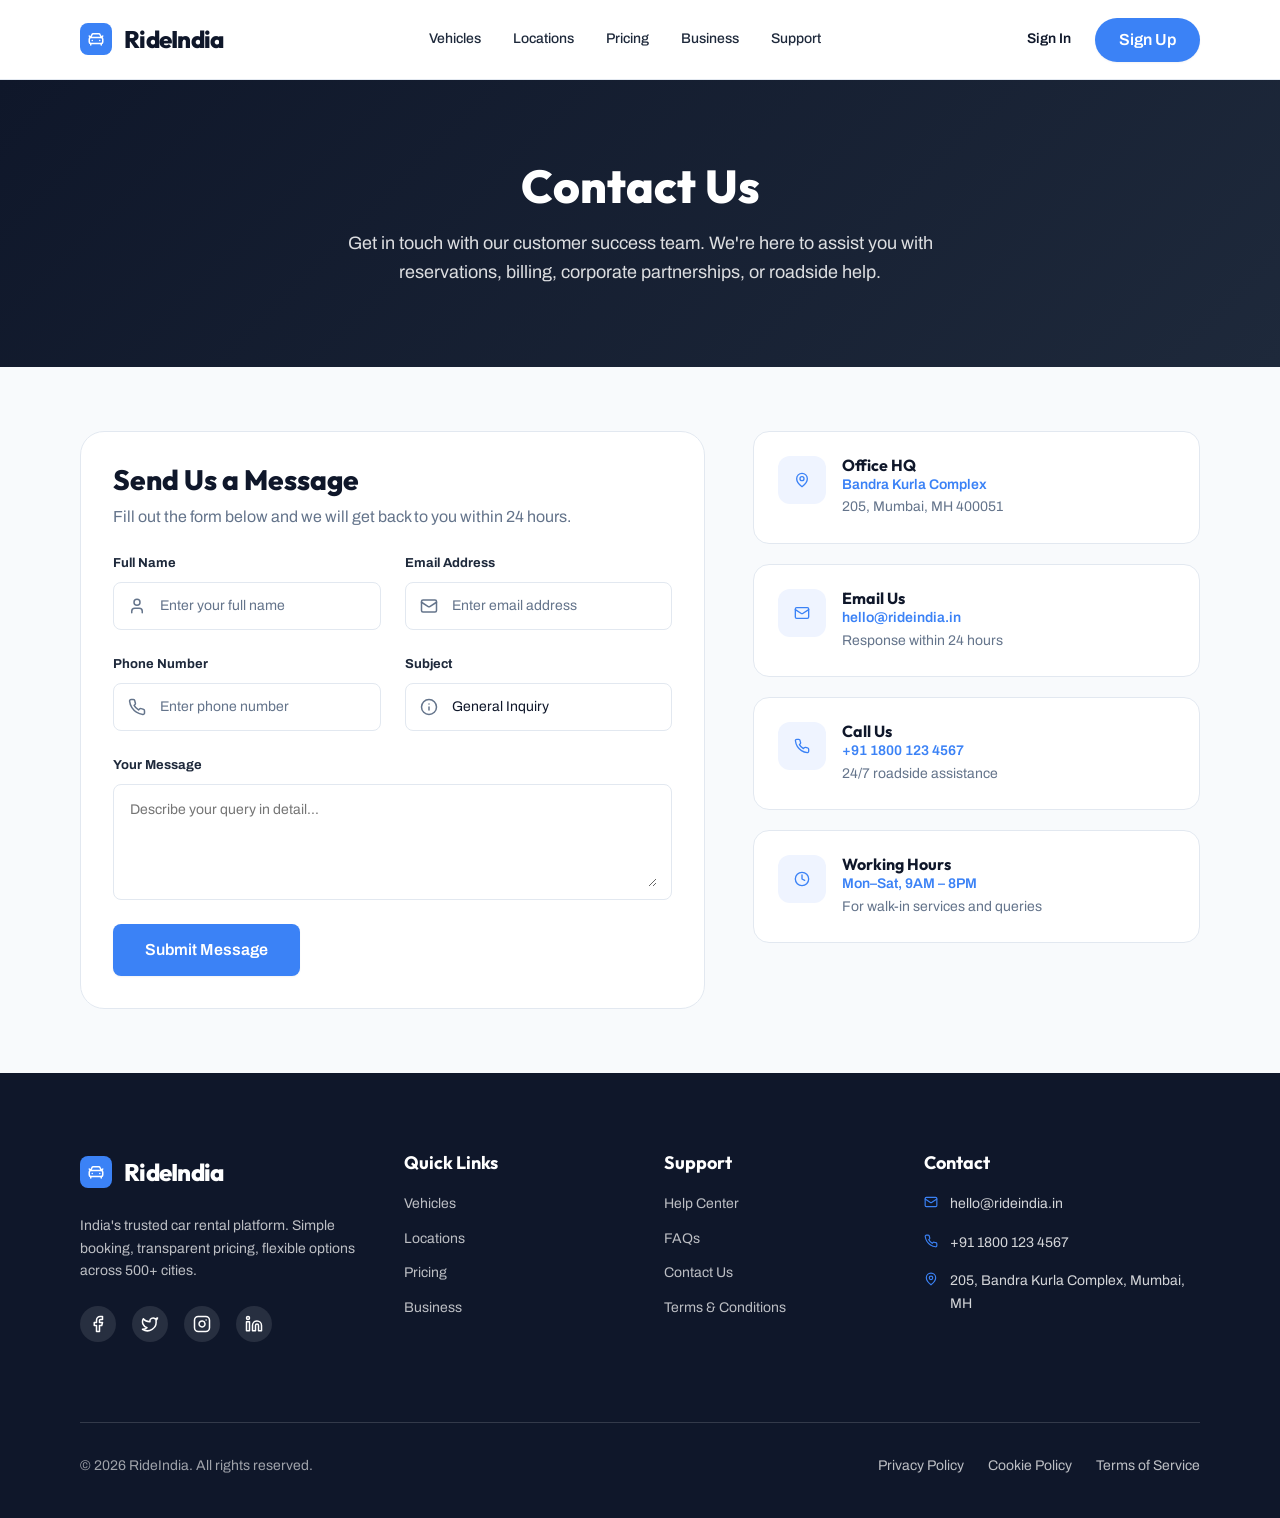
==== contact-us.html @ 7e5776d3 "develop new test file commit" ====
<!DOCTYPE html>
<html lang="en">
<head>
  <meta charset="UTF-8">
  <meta name="viewport" content="width=device-width, initial-scale=1.0">
  <title>Contact Us — RideIndia</title>
  <link rel="preconnect" href="https://fonts.googleapis.com">
  <link rel="preconnect" href="https://fonts.gstatic.com" crossorigin>
  <link href="https://fonts.googleapis.com/css2?family=Archivo:wght@400;500;600;700;800&family=Outfit:wght@500;600;700;800&display=swap" rel="stylesheet">
  <link rel="stylesheet" href="css/variables.css">
  <link rel="stylesheet" href="css/base.css">
  <link rel="stylesheet" href="css/components.css">
  <link rel="stylesheet" href="css/pages.css">
</head>
<body style="background: var(--color-surface);">
  <header id="site-header" data-active="contact-us.html"></header>

  <main class="page">
    <section class="page-hero">
      <div class="container">
        <h1>Contact Us</h1>
        <p>Get in touch with our customer success team. We're here to assist you with reservations, billing, corporate partnerships, or roadside help.</p>
      </div>
    </section>

    <div class="container" style="padding-block: var(--space-16);">
      <div class="contact-layout">
        <div class="panel">
          <h2 style="font-family: var(--font-head); font-weight: 800; font-size: 1.75rem;">Send Us a Message</h2>
          <p style="color: var(--color-muted); margin: var(--space-2) 0 var(--space-6);">Fill out the form below and we will get back to you within 24 hours.</p>
          <form id="contact-form" novalidate>
            <div class="form-grid">
              <div class="field" data-field>
                <label class="field__label" for="ct-name">Full Name</label>
                <div class="field__control"><i data-icon="user"></i><input id="ct-name" type="text" placeholder="Enter your full name"></div>
                <span class="field__error"><i data-icon="info"></i><span data-error-text></span></span>
              </div>
              <div class="field" data-field>
                <label class="field__label" for="ct-email">Email Address</label>
                <div class="field__control"><i data-icon="mail"></i><input id="ct-email" type="email" placeholder="Enter email address"></div>
                <span class="field__error"><i data-icon="info"></i><span data-error-text></span></span>
              </div>
              <div class="field" data-field>
                <label class="field__label" for="ct-phone">Phone Number</label>
                <div class="field__control"><i data-icon="phone"></i><input id="ct-phone" type="tel" placeholder="Enter phone number"></div>
                <span class="field__error"><i data-icon="info"></i><span data-error-text></span></span>
              </div>
              <div class="field" data-field>
                <label class="field__label" for="ct-subject">Subject</label>
                <div class="field__control"><i data-icon="info"></i><input id="ct-subject" type="text" value="General Inquiry"></div>
                <span class="field__error"><i data-icon="info"></i><span data-error-text></span></span>
              </div>
              <div class="field field--full" data-field>
                <label class="field__label" for="ct-message">Your Message</label>
                <div class="field__control field__control--textarea"><textarea id="ct-message" placeholder="Describe your query in detail..."></textarea></div>
                <span class="field__error"><i data-icon="info"></i><span data-error-text></span></span>
              </div>
            </div>
            <button class="btn btn--primary btn--lg" type="submit" style="margin-top: var(--space-6);">Submit Message</button>
            <p class="form-note form-note--success" id="ct-success" style="display:none; margin-top: var(--space-4);"></p>
          </form>
        </div>

        <aside class="contact-info">
          <div class="contact-info__item">
            <span class="contact-info__icon"><i data-icon="map-pin"></i></span>
            <div><h3>Office HQ</h3><p style="color:var(--color-primary);font-weight:600;">Bandra Kurla Complex</p><p>205, Mumbai, MH 400051</p></div>
          </div>
          <div class="contact-info__item">
            <span class="contact-info__icon"><i data-icon="mail"></i></span>
            <div><h3>Email Us</h3><p style="color:var(--color-primary);font-weight:600;">hello@rideindia.in</p><p>Response within 24 hours</p></div>
          </div>
          <div class="contact-info__item">
            <span class="contact-info__icon"><i data-icon="phone"></i></span>
            <div><h3>Call Us</h3><p style="color:var(--color-primary);font-weight:600;">+91 1800 123 4567</p><p>24/7 roadside assistance</p></div>
          </div>
          <div class="contact-info__item">
            <span class="contact-info__icon"><i data-icon="clock"></i></span>
            <div><h3>Working Hours</h3><p style="color:var(--color-primary);font-weight:600;">Mon–Sat, 9AM – 8PM</p><p>For walk-in services and queries</p></div>
          </div>
        </aside>
      </div>
    </div>
  </main>

  <footer id="site-footer"></footer>

  <script src="js/icons.js"></script>
  <script src="js/auth.js"></script>
  <script src="js/components.js"></script>
  <script src="js/validation.js"></script>
  <script src="js/modal.js"></script>
  <script src="js/data.js"></script>
  <script src="js/contact.js"></script>
  <script src="js/main.js"></script>
</body>
</html>
---- css/variables.css ----
/* ==========================================================================
   RideIndia — Design Tokens
   Extracted directly from the Figma file (Car Rental 2.fig)
   ========================================================================== */

:root {
  /* ---- Brand / Palette ---------------------------------------------- */
  --color-primary: #3b82f6;
  --color-primary-dark: #1d4ed8;
  --color-primary-soft: #eff4ff;

  --color-ink: #0f172a;        /* headings / near-black navy */
  --color-slate: #1e293b;      /* nav text */
  --color-muted: #64748b;      /* body muted */
  --color-muted-2: #94a3b8;    /* captions */
  --color-muted-3: #666666;

  --color-border: #e2e8f0;
  --color-surface: #f8fafc;    /* section alt bg */
  --color-surface-2: #f1f5f9;
  --color-white: #ffffff;

  --color-star: #fbbf24;
  --color-success: #22c55e;
  --color-danger: #ef4444;
  --color-danger-soft: #fef2f2;

  --overlay: rgba(7, 12, 24, 0.55);

  /* ---- Typography --------------------------------------------------- */
  --font-head: "Outfit", system-ui, -apple-system, sans-serif;
  --font-body: "Archivo", system-ui, -apple-system, sans-serif;

  /* fluid heading sizes: clamp(min, preferred, figma-max) */
  --fs-hero: clamp(2.5rem, 5.2vw, 4.5rem);   /* 72px */
  --fs-h1: clamp(2rem, 3.6vw, 3rem);         /* 48px */
  --fs-h2: clamp(1.75rem, 3vw, 2.5rem);      /* 40px */
  --fs-h3: clamp(1.25rem, 1.8vw, 1.5rem);    /* 24px */
  --fs-h4: 1.25rem;                          /* 20px */
  --fs-lg: 1.125rem;                         /* 18px */
  --fs-md: 1rem;                             /* 16px */
  --fs-sm: 0.875rem;                         /* 14px */
  --fs-xs: 0.8125rem;                        /* 13px */
  --fs-2xs: 0.75rem;                         /* 12px */

  /* ---- Spacing scale ------------------------------------------------ */
  --space-1: 0.25rem;
  --space-2: 0.5rem;
  --space-3: 0.75rem;
  --space-4: 1rem;
  --space-5: 1.25rem;
  --space-6: 1.5rem;
  --space-8: 2rem;
  --space-10: 2.5rem;
  --space-12: 3rem;
  --space-16: 4rem;
  --space-20: 5rem;
  --space-25: 6.25rem;   /* 100px section padding */

  /* ---- Layout ------------------------------------------------------- */
  --container: 1280px;
  --gutter: 5rem;        /* 80px desktop side padding */
  --nav-h: 80px;

  /* ---- Radius ------------------------------------------------------- */
  --radius-sm: 8px;
  --radius-md: 12px;
  --radius-lg: 16px;
  --radius-xl: 24px;
  --radius-pill: 100px;

  /* ---- Shadow ------------------------------------------------------- */
  --shadow-sm: 0 1px 2px rgba(15, 23, 42, 0.05);
  --shadow-card: 0 12px 24px rgba(0, 0, 0, 0.05);
  --shadow-pop: 0 24px 48px rgba(0, 0, 0, 0.15);
  --shadow-modal: 0 24px 48px rgba(0, 0, 0, 0.25);
  --shadow-hover: 0 16px 40px rgba(15, 23, 42, 0.12);

  /* ---- Motion ------------------------------------------------------- */
  --ease: cubic-bezier(0.4, 0, 0.2, 1);
  --dur-fast: 0.15s;
  --dur: 0.25s;
  --dur-slow: 0.5s;
}

@media (max-width: 1024px) {
  :root { --gutter: 2.5rem; --space-25: 4.5rem; }
}
@media (max-width: 640px) {
  :root { --gutter: 1.25rem; --space-25: 3.5rem; --nav-h: 64px; }
}
---- css/base.css ----
/* ==========================================================================
   Base / Reset
   ========================================================================== */

*,
*::before,
*::after { box-sizing: border-box; }

* { margin: 0; }

html { scroll-behavior: smooth; -webkit-text-size-adjust: 100%; }

body {
  font-family: var(--font-body);
  font-size: var(--fs-md);
  line-height: 1.6;
  color: var(--color-ink);
  background: var(--color-white);
  -webkit-font-smoothing: antialiased;
  text-rendering: optimizeLegibility;
  min-height: 100vh;
}

img,
picture,
svg { display: block; max-width: 100%; }

h1, h2, h3, h4, h5 {
  font-family: var(--font-head);
  line-height: 1.15;
  color: var(--color-ink);
  font-weight: 700;
}

a { color: inherit; text-decoration: none; }

button,
input,
select,
textarea { font: inherit; color: inherit; }

button { cursor: pointer; border: none; background: none; }

ul { list-style: none; padding: 0; }

:focus-visible {
  outline: 3px solid rgba(59, 130, 246, 0.45);
  outline-offset: 2px;
  border-radius: 4px;
}

/* ---- Layout helpers ------------------------------------------------- */
.container {
  width: 100%;
  max-width: calc(var(--container) + var(--gutter) * 2);
  margin-inline: auto;
  padding-inline: var(--gutter);
}

.section { padding-block: var(--space-25); }
.section--alt { background: var(--color-surface); }

.section-heading { text-align: center; max-width: 720px; margin-inline: auto; }
.section-heading h2 { font-size: var(--fs-h2); margin-bottom: var(--space-4); }
.section-heading p { color: var(--color-muted); font-size: var(--fs-lg); }

.sr-only {
  position: absolute; width: 1px; height: 1px;
  padding: 0; margin: -1px; overflow: hidden;
  clip: rect(0, 0, 0, 0); white-space: nowrap; border: 0;
}

/* Icon sizing (inline SVG helper) */
.icon { width: 1em; height: 1em; stroke-width: 2; flex-shrink: 0; }
.icon--fill { fill: currentColor; stroke: none; }

/* ---- Page transition (pure CSS) ------------------------------------- */
.page {
  animation: page-in var(--dur-slow) var(--ease) both;
}
@keyframes page-in {
  from { opacity: 0; transform: translateY(12px); }
  to   { opacity: 1; transform: translateY(0); }
}

/* ---- Scroll reveal (JS toggles .is-visible) ------------------------- */
.reveal {
  opacity: 0;
  transform: translateY(24px);
  transition: opacity 0.6s var(--ease), transform 0.6s var(--ease);
  will-change: opacity, transform;
}
.reveal.is-visible { opacity: 1; transform: none; }
.reveal--delay-1 { transition-delay: 0.08s; }
.reveal--delay-2 { transition-delay: 0.16s; }
.reveal--delay-3 { transition-delay: 0.24s; }

@media (prefers-reduced-motion: reduce) {
  *, *::before, *::after {
    animation-duration: 0.001ms !important;
    transition-duration: 0.001ms !important;
    scroll-behavior: auto !important;
  }
  .reveal { opacity: 1; transform: none; }
}
---- css/components.css ----
/* ==========================================================================
   Shared Components — navbar, footer, buttons, forms, modal
   BEM-ish naming.
   ========================================================================== */

/* ---- Buttons -------------------------------------------------------- */
.btn {
  display: inline-flex;
  align-items: center;
  justify-content: center;
  gap: var(--space-2);
  font-family: var(--font-body);
  font-weight: 600;
  font-size: var(--fs-md);
  line-height: 1;
  padding: 0.875rem 1.5rem;
  border-radius: var(--radius-sm);
  transition: transform var(--dur-fast) var(--ease),
              background var(--dur) var(--ease),
              box-shadow var(--dur) var(--ease),
              color var(--dur) var(--ease);
  white-space: nowrap;
}
.btn:hover { transform: translateY(-2px); }
.btn:active { transform: translateY(0); }
.btn .icon { font-size: 1.1em; }

.btn--primary { background: var(--color-primary); color: #fff; box-shadow: var(--shadow-sm); }
.btn--primary:hover { background: var(--color-primary-dark); box-shadow: var(--shadow-hover); }

.btn--pill { border-radius: var(--radius-pill); }

.btn--ghost { background: var(--color-white); color: var(--color-ink); border: 1px solid var(--color-border); }
.btn--ghost:hover { border-color: var(--color-primary); color: var(--color-primary); }

.btn--light { background: #fff; color: var(--color-primary); }
.btn--light:hover { background: var(--color-surface); }

.btn--outline-light { background: transparent; color: #fff; border: 1px solid rgba(255,255,255,0.7); }
.btn--outline-light:hover { background: rgba(255,255,255,0.12); }

.btn--block { width: 100%; }
.btn--lg { padding: 1.125rem 2rem; font-size: var(--fs-md); }

.btn:disabled, .btn.is-loading { opacity: 0.75; cursor: not-allowed; transform: none; }
.btn.is-loading { position: relative; color: transparent !important; }
.btn.is-loading::after {
  content: ""; position: absolute;
  width: 18px; height: 18px; border-radius: 50%;
  border: 2px solid rgba(255,255,255,0.5); border-top-color: #fff;
  animation: spin 0.6s linear infinite;
}
.btn--light.is-loading::after,
.btn--ghost.is-loading::after { border-color: rgba(59,130,246,0.4); border-top-color: var(--color-primary); }
@keyframes spin { to { transform: rotate(360deg); } }

/* Star rating (shared across pages) */
.stars { display: inline-flex; gap: var(--space-1); color: var(--color-star); }
.stars .icon { font-size: 16px; fill: currentColor; stroke: none; }

.link-arrow {
  display: inline-flex; align-items: center; gap: var(--space-2);
  color: var(--color-primary); font-weight: 600; font-size: var(--fs-sm);
}
.link-arrow .icon { transition: transform var(--dur) var(--ease); }
.link-arrow:hover .icon { transform: translateX(4px); }

/* ==========================================================================
   Navbar
   ========================================================================== */
.navbar {
  position: sticky; top: 0; z-index: 50;
  height: var(--nav-h);
  background: rgba(255,255,255,0.9);
  backdrop-filter: saturate(180%) blur(12px);
  border-bottom: 1px solid var(--color-border);
}
.navbar__inner {
  height: 100%;
  display: flex; align-items: center; justify-content: space-between;
  gap: var(--space-6);
}
.brand { display: inline-flex; align-items: center; gap: var(--space-3); }
.brand__mark {
  width: 32px; height: 32px; border-radius: var(--radius-sm);
  background: var(--color-primary); color: #fff;
  display: grid; place-items: center;
}
.brand__mark .icon { font-size: 18px; }
.brand__name { font-family: var(--font-head); font-weight: 800; font-size: 1.5rem; letter-spacing: -0.03em; color: var(--color-ink); }

.navbar__links { display: flex; align-items: center; gap: var(--space-8); }
.navbar__link {
  font-family: var(--font-body); font-weight: 500; font-size: var(--fs-sm);
  color: var(--color-slate); position: relative; padding-block: 6px;
  transition: color var(--dur) var(--ease);
}
.navbar__link::after {
  content: ""; position: absolute; left: 0; bottom: 0;
  width: 100%; height: 2px; background: var(--color-primary);
  transform: scaleX(0); transform-origin: left; transition: transform var(--dur) var(--ease);
}
.navbar__link:hover { color: var(--color-primary); }
.navbar__link:hover::after,
.navbar__link.is-active::after { transform: scaleX(1); }
.navbar__link.is-active { color: var(--color-primary); }

.navbar__actions { display: flex; align-items: center; gap: var(--space-6); }
.navbar__signin { font-family: var(--font-body); font-weight: 600; font-size: var(--fs-sm); color: var(--color-ink); }
.navbar__signin:hover { color: var(--color-primary); }

/* user chip (logged in) */
.user-chip { display: inline-flex; align-items: center; gap: var(--space-3); position: relative; }
.user-chip__avatar {
  width: 36px; height: 36px; border-radius: 50%;
  background: var(--color-primary-soft); color: var(--color-primary);
  display: grid; place-items: center; font-weight: 700; overflow: hidden;
}
.user-chip__avatar img { width: 100%; height: 100%; object-fit: cover; }
.user-chip__name { font-weight: 600; font-size: var(--fs-sm); }
.user-chip__caret { color: var(--color-muted); transition: transform var(--dur) var(--ease); }
.user-chip[aria-expanded="true"] .user-chip__caret { transform: rotate(180deg); }

.user-menu {
  position: absolute; top: calc(100% + 12px); right: 0;
  min-width: 200px; background: #fff; border: 1px solid var(--color-border);
  border-radius: var(--radius-md); box-shadow: var(--shadow-pop);
  padding: var(--space-2); opacity: 0; visibility: hidden; transform: translateY(-8px);
  transition: opacity var(--dur) var(--ease), transform var(--dur) var(--ease), visibility var(--dur);
}
.user-chip[aria-expanded="true"] .user-menu { opacity: 1; visibility: visible; transform: none; }
.user-menu__item {
  display: flex; align-items: center; gap: var(--space-3);
  width: 100%; padding: 0.625rem 0.75rem; border-radius: var(--radius-sm);
  font-size: var(--fs-sm); color: var(--color-slate); text-align: left;
}
.user-menu__item:hover { background: var(--color-surface); color: var(--color-primary); }
.user-menu__item .icon { color: var(--color-muted); }

/* Hamburger + mobile drawer */
.navbar__toggle { display: none; width: 40px; height: 40px; border-radius: var(--radius-sm); color: var(--color-ink); }
.navbar__toggle .icon { font-size: 24px; margin-inline: auto; }

@media (max-width: 900px) {
  .navbar__links, .navbar__signin { display: none; }
  .navbar__toggle { display: grid; place-items: center; }
  .navbar__links.is-open {
    display: flex; flex-direction: column; align-items: flex-start; gap: var(--space-2);
    position: absolute; top: var(--nav-h); left: 0; right: 0;
    background: #fff; border-bottom: 1px solid var(--color-border);
    padding: var(--space-4) var(--gutter);
    animation: page-in var(--dur) var(--ease) both;
  }
  .navbar__link { font-size: var(--fs-md); width: 100%; }
}

/* ==========================================================================
   Footer
   ========================================================================== */
.footer { background: var(--color-ink); color: #fff; }
.footer__inner { padding-block: var(--space-20) var(--space-10); display: flex; flex-direction: column; gap: var(--space-20); }
.footer__grid {
  display: grid; gap: var(--space-12);
  grid-template-columns: 1.3fr 1fr 1fr 1.3fr;
}
.footer__brandcol { display: flex; flex-direction: column; gap: var(--space-6); max-width: 340px; }
.footer .brand__name { color: #fff; }
.footer .brand__mark .icon { color: #fff; }
.footer__about { color: rgba(255,255,255,0.72); font-size: var(--fs-sm); line-height: 1.6; }
.footer__socials { display: flex; gap: var(--space-4); }
.footer__social {
  width: 36px; height: 36px; border-radius: 50%;
  background: rgba(255,255,255,0.1); color: #fff; display: grid; place-items: center;
  transition: background var(--dur) var(--ease), transform var(--dur) var(--ease);
}
.footer__social .icon { font-size: 18px; }
.footer__social:hover { background: var(--color-primary); transform: translateY(-3px); }
.footer__col h4 { color: #fff; font-size: var(--fs-lg); margin-bottom: var(--space-5); }
.footer__links { display: flex; flex-direction: column; gap: var(--space-3); }
.footer__link { color: rgba(255,255,255,0.72); font-size: var(--fs-sm); transition: color var(--dur) var(--ease); width: fit-content; }
.footer__link:hover { color: #fff; }
.footer__contact { display: flex; flex-direction: column; gap: var(--space-4); }
.footer__contact-item { display: flex; align-items: flex-start; gap: var(--space-3); color: rgba(255,255,255,0.82); font-size: var(--fs-sm); }
.footer__contact-item .icon { color: var(--color-primary); margin-top: 2px; }
.footer__bottom { display: flex; flex-direction: column; gap: var(--space-8); }
.footer__rule { height: 1px; background: rgba(255,255,255,0.15); border: 0; }
.footer__legal { display: flex; align-items: center; justify-content: space-between; flex-wrap: wrap; gap: var(--space-4); }
.footer__copy { color: rgba(255,255,255,0.6); font-size: var(--fs-sm); }
.footer__legal-links { display: flex; gap: var(--space-6); }

@media (max-width: 900px) {
  .footer__grid { grid-template-columns: 1fr 1fr; }
  .footer__brandcol { grid-column: 1 / -1; max-width: none; }
}
@media (max-width: 560px) {
  .footer__grid { grid-template-columns: 1fr; }
  .footer__legal { justify-content: center; text-align: center; }
}

/* ==========================================================================
   Forms
   ========================================================================== */
.field { display: flex; flex-direction: column; gap: var(--space-2); }
.field__label { font-family: var(--font-body); font-weight: 700; font-size: var(--fs-xs); color: var(--color-slate); }
.field__control {
  display: flex; align-items: center; gap: var(--space-3);
  height: 48px; padding-inline: 14px;
  background: #fff; border: 1px solid var(--color-border);
  border-radius: var(--radius-sm);
  transition: border-color var(--dur) var(--ease), box-shadow var(--dur) var(--ease);
}
.field__control .icon { color: var(--color-muted); font-size: 18px; }
.field__control:focus-within { border-color: var(--color-primary); box-shadow: 0 0 0 3px rgba(59,130,246,0.15); }
.field__control input {
  flex: 1; min-width: 0; border: none; background: none; outline: none;
  font-size: var(--fs-sm); color: var(--color-ink);
}
.field__control input::placeholder { color: var(--color-muted); }
.field__toggle { color: var(--color-muted); display: grid; place-items: center; }
.field__toggle:hover { color: var(--color-slate); }
.field__error {
  font-size: var(--fs-xs); color: var(--color-danger);
  display: none; align-items: center; gap: 6px;
}
.field.has-error .field__control { border-color: var(--color-danger); box-shadow: 0 0 0 3px rgba(239,68,68,0.12); }
.field.has-error .field__control .icon { color: var(--color-danger); }
.field.has-error .field__error { display: flex; }
.field.is-valid .field__control { border-color: var(--color-success); }

.checkbox { display: inline-flex; align-items: flex-start; gap: var(--space-2); cursor: pointer; font-size: var(--fs-xs); color: var(--color-slate); }
.checkbox input { position: absolute; opacity: 0; width: 0; height: 0; }
.checkbox__box {
  width: 18px; height: 18px; border-radius: 4px; border: 1.5px solid var(--color-border);
  display: grid; place-items: center; flex-shrink: 0; transition: all var(--dur) var(--ease); background: #fff;
}
.checkbox__box .icon { color: #fff; font-size: 12px; opacity: 0; transform: scale(0.5); transition: all var(--dur) var(--ease); stroke-width: 3; }
.checkbox input:checked + .checkbox__box { background: var(--color-primary); border-color: var(--color-primary); }
.checkbox input:checked + .checkbox__box .icon { opacity: 1; transform: none; }
.checkbox input:focus-visible + .checkbox__box { box-shadow: 0 0 0 3px rgba(59,130,246,0.3); }
.checkbox a { color: var(--color-primary); font-weight: 600; }

.form-note { font-size: var(--fs-sm); }
.form-note--error { color: var(--color-danger); }
.form-note--success { color: var(--color-success); }

/* ==========================================================================
   Modal
   ========================================================================== */
.modal-root { position: fixed; inset: 0; z-index: 100; display: none; }
.modal-root.is-open { display: block; }

.modal__backdrop {
  position: absolute; inset: 0; background: var(--overlay);
  backdrop-filter: blur(3px);
  opacity: 0; transition: opacity var(--dur) var(--ease);
}
.modal-root.is-open .modal__backdrop { opacity: 1; }

.modal__dialog {
  position: absolute; inset: 0; display: grid; place-items: center;
  padding: var(--space-4); overflow-y: auto;
}
.modal__card {
  position: relative; width: 100%; background: #fff;
  border-radius: var(--radius-lg); box-shadow: var(--shadow-modal);
  padding: var(--space-8);
  transform: translateY(16px) scale(0.96); opacity: 0;
  transition: transform var(--dur) var(--ease), opacity var(--dur) var(--ease);
  margin: auto;
}
.modal-root.is-open .modal__card { transform: none; opacity: 1; }
.modal__card--sm { max-width: 440px; }
.modal__card--md { max-width: 480px; }

.modal__close {
  position: absolute; top: var(--space-6); right: var(--space-6);
  width: 32px; height: 32px; border-radius: 50%;
  background: var(--color-surface-2); color: var(--color-slate);
  display: grid; place-items: center;
  transition: background var(--dur) var(--ease), transform var(--dur) var(--ease);
}
.modal__close:hover { background: var(--color-border); transform: rotate(90deg); }
.modal__close .icon { font-size: 16px; }

.modal__head { margin-bottom: var(--space-6); padding-right: 40px; }
.modal__title { font-family: var(--font-head); font-weight: 800; font-size: 1.75rem; color: var(--color-ink); }
.modal__subtitle { color: var(--color-muted); font-size: var(--fs-sm); margin-top: var(--space-2); }

.modal__form { display: flex; flex-direction: column; gap: var(--space-5); }
.modal__options { display: flex; align-items: center; justify-content: space-between; }
.modal__forgot { color: var(--color-primary); font-weight: 600; font-size: var(--fs-xs); }
.modal__foot { text-align: center; font-size: var(--fs-sm); color: var(--color-muted); margin-top: var(--space-5); }
.modal__switch { color: var(--color-primary); font-weight: 600; }

/* the login/signup panels swap inside the same card */
.auth-panel { display: none; }
.auth-panel.is-active { display: block; animation: page-in var(--dur) var(--ease) both; }
---- css/pages.css ----
/* ==========================================================================
   pages.css — shared patterns for inner pages (booking flow, static, etc.)
   ========================================================================== */

/* ---- Page hero (dark banner used by legal/help/contact/faq) --------- */
.page-hero {
  background: linear-gradient(135deg, #0f172a, #1e293b);
  color: #fff; text-align: center;
  padding-block: var(--space-20);
}
.page-hero--img {
  background: linear-gradient(rgba(15,23,42,0.82), rgba(15,23,42,0.9)), var(--hero-img) center/cover no-repeat;
}
.page-hero h1 { color: #fff; font-size: var(--fs-h1); font-family: var(--font-head); font-weight: 800; }
.page-hero p { color: rgba(255,255,255,0.85); font-size: var(--fs-lg); max-width: 640px; margin: var(--space-4) auto 0; }
.page-hero__search { max-width: 560px; margin: var(--space-8) auto 0; }

/* ---- Breadcrumb ----------------------------------------------------- */
.breadcrumb { display: flex; align-items: center; gap: var(--space-2); font-size: var(--fs-sm); color: var(--color-muted); padding-block: var(--space-6); }
.breadcrumb a:hover { color: var(--color-primary); }
.breadcrumb .icon { font-size: 14px; }
.breadcrumb span[aria-current] { color: var(--color-ink); font-weight: 600; }

/* ---- Two-column layout (form + summary) ----------------------------- */
.layout-2col { display: grid; grid-template-columns: 1fr 420px; gap: var(--space-16); align-items: start; padding-block: var(--space-16); }
.layout-2col--wide { grid-template-columns: 1fr 1fr; }
@media (max-width: 980px) { .layout-2col, .layout-2col--wide { grid-template-columns: 1fr; gap: var(--space-10); } }

.panel { background: #fff; border: 1px solid var(--color-border); border-radius: var(--radius-xl); padding: var(--space-8); }
.panel__title { font-family: var(--font-head); font-weight: 800; font-size: 2rem; }
.panel__subtitle { color: var(--color-muted); margin-top: var(--space-2); margin-bottom: var(--space-6); }

.form-grid { display: grid; grid-template-columns: 1fr 1fr; gap: var(--space-6); }
.form-grid .field--full { grid-column: 1 / -1; }
@media (max-width: 560px) { .form-grid { grid-template-columns: 1fr; } }
.field__control textarea { flex: 1; border: none; outline: none; resize: vertical; min-height: 90px; background: none; font-size: var(--fs-sm); color: var(--color-ink); font-family: var(--font-body); }
.field__control--textarea { height: auto; align-items: flex-start; padding-block: 12px; }

/* ---- Summary / sticky sidebar card ---------------------------------- */
.summary { position: sticky; top: calc(var(--nav-h) + 24px); }
.summary__img { width: 100%; aspect-ratio: 372/200; object-fit: cover; border-radius: var(--radius-md); background: var(--color-surface); }
.summary__type { color: var(--color-primary); font-weight: 700; font-size: var(--fs-sm); margin-top: var(--space-4); }
.summary__name { font-family: var(--font-head); font-weight: 800; font-size: var(--fs-h3); margin-top: 2px; }
.summary__rule { border: none; border-top: 1px solid var(--color-border); margin-block: var(--space-5); }
.summary__row { display: flex; align-items: center; justify-content: space-between; font-size: var(--fs-sm); margin-bottom: var(--space-3); }
.summary__row .muted { color: var(--color-muted); }
.summary__row .val { font-weight: 600; color: var(--color-ink); }
.summary__dates { display: flex; align-items: center; justify-content: space-between; gap: var(--space-4); }
.summary__date small { color: var(--color-muted); font-weight: 700; font-size: 11px; text-transform: uppercase; letter-spacing: 0.04em; display: block; }
.summary__date b { font-size: var(--fs-sm); }
.summary__pill { background: var(--color-surface); border-radius: var(--radius-sm); padding: 12px; display: flex; justify-content: space-between; font-size: var(--fs-sm); }
.summary__total { display: flex; align-items: center; justify-content: space-between; }
.summary__total .label { font-family: var(--font-head); font-weight: 800; font-size: var(--fs-h4); }
.summary__total .amount { font-family: var(--font-head); font-weight: 800; font-size: 1.75rem; color: var(--color-primary); }
.secure-note { display: flex; align-items: center; gap: var(--space-2); background: rgba(16,185,129,0.1); color: #059669; border-radius: var(--radius-md); padding: 12px 16px; font-size: var(--fs-sm); font-weight: 600; margin-top: var(--space-5); }
.secure-note .icon { font-size: 16px; }

/* ---- Available Cars ------------------------------------------------- */
.search-summary { background: #fff; border-bottom: 1px solid var(--color-border); }
.search-summary__inner { display: flex; align-items: center; justify-content: space-between; gap: var(--space-6); padding-block: var(--space-5); flex-wrap: wrap; }
.criteria { display: flex; gap: var(--space-10); flex-wrap: wrap; }
.criteria__item small { display: block; text-transform: uppercase; letter-spacing: 0.04em; font-size: 11px; font-weight: 700; color: var(--color-muted); }
.criteria__item span { display: inline-flex; align-items: center; gap: 6px; font-weight: 600; font-size: var(--fs-sm); margin-top: 2px; }
.criteria__item .icon { color: var(--color-primary); font-size: 14px; }

.results-meta { display: flex; align-items: center; justify-content: space-between; gap: var(--space-4); flex-wrap: wrap; margin-bottom: var(--space-6); }
.results-meta h1 { font-family: var(--font-head); font-weight: 800; font-size: 2rem; }
.results-meta p { color: var(--color-muted); font-size: var(--fs-md); }

.toolbar { display: flex; align-items: center; gap: var(--space-4); flex-wrap: wrap; }
.filter-chips { display: flex; gap: var(--space-2); flex-wrap: wrap; }
.chip {
  padding: 8px 16px; border-radius: var(--radius-pill); border: 1px solid var(--color-border);
  background: #fff; font-size: var(--fs-sm); font-weight: 600; color: var(--color-slate);
  transition: all var(--dur) var(--ease);
}
.chip:hover { border-color: var(--color-primary); color: var(--color-primary); }
.chip.is-active { background: var(--color-primary); border-color: var(--color-primary); color: #fff; }

.select { position: relative; }
.select__button { display: inline-flex; align-items: center; gap: var(--space-2); padding: 9px 16px; border: 1px solid var(--color-border); border-radius: var(--radius-sm); background: #fff; font-size: var(--fs-sm); font-weight: 600; }
.select__button .icon { transition: transform var(--dur) var(--ease); }
.select[aria-expanded="true"] .select__button .icon { transform: rotate(180deg); }
.select__menu { position: absolute; top: calc(100% + 6px); right: 0; min-width: 190px; background: #fff; border: 1px solid var(--color-border); border-radius: var(--radius-sm); box-shadow: var(--shadow-pop); padding: 6px; z-index: 20; opacity: 0; visibility: hidden; transform: translateY(-6px); transition: all var(--dur) var(--ease); }
.select[aria-expanded="true"] .select__menu { opacity: 1; visibility: visible; transform: none; }
.select__option { display: block; width: 100%; text-align: left; padding: 8px 12px; border-radius: 6px; font-size: var(--fs-sm); }
.select__option:hover, .select__option.is-active { background: var(--color-surface); color: var(--color-primary); }

.car-grid { display: grid; grid-template-columns: repeat(3, 1fr); gap: var(--space-6); }
@media (max-width: 1024px) { .car-grid { grid-template-columns: repeat(2, 1fr); } }
@media (max-width: 640px)  { .car-grid { grid-template-columns: 1fr; } }

.car-card {
  background: #fff; border: 1px solid var(--color-border); border-radius: var(--radius-lg);
  overflow: hidden; display: flex; flex-direction: column;
  box-shadow: 0 4px 12px rgba(0,0,0,0.04);
  transition: transform var(--dur) var(--ease), box-shadow var(--dur) var(--ease);
}
.car-card:hover { transform: translateY(-6px); box-shadow: var(--shadow-hover); }
.car-card__img { aspect-ratio: 410/200; background: var(--color-surface) center/cover no-repeat; }
.car-card__body { padding: var(--space-6); display: flex; flex-direction: column; gap: var(--space-4); flex: 1; }
.car-card__name { font-family: var(--font-head); font-weight: 700; font-size: 1.375rem; }
.badge { display: inline-block; padding: 4px 8px; border-radius: 6px; background: var(--color-surface-2); color: #475569; font-size: var(--fs-2xs); font-weight: 600; width: fit-content; }
.car-specs { display: flex; gap: var(--space-4); flex-wrap: wrap; }
.car-specs span { display: inline-flex; align-items: center; gap: 6px; font-size: var(--fs-xs); color: #475569; }
.car-specs .icon { color: var(--color-muted-2); font-size: 15px; }
.car-card__footer { margin-top: auto; padding: var(--space-6); border-top: 1px solid var(--color-border); display: flex; align-items: center; justify-content: space-between; }
.car-card__price b { font-family: var(--font-body); font-weight: 800; font-size: 1.25rem; display: block; }
.car-card__price small { color: var(--color-muted); font-size: var(--fs-xs); }

.pagination { display: flex; justify-content: center; gap: var(--space-2); padding-block: var(--space-10); }
.pagination button { width: 40px; height: 40px; border-radius: var(--radius-sm); border: 1px solid var(--color-border); background: #fff; font-weight: 600; display: grid; place-items: center; transition: all var(--dur) var(--ease); }
.pagination button:hover { border-color: var(--color-primary); color: var(--color-primary); }
.pagination button.is-active { background: var(--color-primary); border-color: var(--color-primary); color: #fff; }

.empty-state { text-align: center; padding: var(--space-20) 0; color: var(--color-muted); }
.empty-state .icon { font-size: 48px; color: var(--color-border); margin: 0 auto var(--space-4); }

/* ---- Car Details ---------------------------------------------------- */
.detail-hero { display: grid; grid-template-columns: 1.7fr 1fr; gap: var(--space-8); align-items: start; }
@media (max-width: 980px) { .detail-hero { grid-template-columns: 1fr; } }
.detail-hero__img { width: 100%; aspect-ratio: 791/560; object-fit: cover; border-radius: var(--radius-xl); background: var(--color-surface); }
.detail-cat { color: var(--color-primary); font-weight: 700; font-size: var(--fs-sm); }
.detail-title { font-family: var(--font-head); font-weight: 800; font-size: clamp(2rem, 4vw, 3.5rem); line-height: 1.05; margin-top: var(--space-2); }
.detail-rating { display: flex; align-items: center; gap: var(--space-2); margin-top: var(--space-4); font-weight: 600; }
.detail-rating .stars .icon { color: var(--color-star); font-size: 18px; }
.detail-price { margin-top: var(--space-6); }
.detail-price small { color: var(--color-muted); font-size: var(--fs-sm); }
.detail-price b { display: block; font-family: var(--font-head); font-weight: 800; font-size: 2.5rem; }
.avail-card { border: 1px solid var(--color-border); border-radius: var(--radius-lg); padding: var(--space-6); margin-top: var(--space-6); display: flex; flex-direction: column; gap: var(--space-5); }
.avail-card__row { display: flex; align-items: center; justify-content: space-between; }
.status-pill { background: rgba(16,185,129,0.12); color: #059669; font-weight: 700; font-size: var(--fs-xs); padding: 4px 12px; border-radius: var(--radius-pill); }

.spec-grid { display: grid; grid-template-columns: repeat(4, 1fr); gap: var(--space-6); }
@media (max-width: 900px) { .spec-grid { grid-template-columns: repeat(2, 1fr); } }
.spec-card { background: var(--color-surface); border: 1px solid var(--color-border); border-radius: var(--radius-sm); padding: var(--space-6); text-align: center; display: flex; flex-direction: column; align-items: center; gap: var(--space-4); }
.spec-card__icon { width: 48px; height: 48px; border-radius: 50%; background: var(--color-primary); color: #fff; display: grid; place-items: center; }
.spec-card small { color: var(--color-muted); font-size: var(--fs-sm); }
.spec-card b { font-family: var(--font-head); font-size: var(--fs-lg); }

.section-block { margin-top: var(--space-16); }
.section-block > h2 { font-family: var(--font-head); font-weight: 800; font-size: 2rem; margin-bottom: var(--space-5); }
.about-text { color: var(--color-muted); line-height: 1.6; max-width: 1000px; }
.feature-list { display: grid; grid-template-columns: repeat(2, 1fr); gap: var(--space-4); margin-top: var(--space-6); max-width: 640px; }
.feature-list li { display: flex; align-items: center; gap: var(--space-3); color: var(--color-muted); font-size: var(--fs-sm); }
.feature-check { width: 20px; height: 20px; border-radius: 50%; background: #10b981; color: #fff; display: grid; place-items: center; flex-shrink: 0; }
.feature-check .icon { font-size: 12px; stroke-width: 3; }
.policy-grid { display: grid; grid-template-columns: repeat(3, 1fr); gap: var(--space-6); }
@media (max-width: 900px) { .policy-grid { grid-template-columns: 1fr; } }
.policy-card { background: var(--color-surface); border: 1px solid var(--color-border); border-radius: var(--radius-sm); padding: var(--space-6); }
.policy-card .icon { color: var(--color-primary); font-size: 32px; margin-bottom: var(--space-4); }
.policy-card h3 { font-family: var(--font-head); font-size: var(--fs-lg); margin-bottom: var(--space-2); }
.policy-card p { color: var(--color-muted); font-size: var(--fs-sm); }

/* ---- Payment tabs --------------------------------------------------- */
.tabs { display: flex; border-bottom: 1px solid var(--color-border); }
.tab { flex: 1; padding: var(--space-5); text-align: center; font-weight: 600; color: var(--color-muted); border-bottom: 2px solid transparent; margin-bottom: -1px; transition: all var(--dur) var(--ease); }
.tab:hover { color: var(--color-slate); }
.tab.is-active { color: var(--color-primary); border-bottom-color: var(--color-primary); }
.tab-panel { display: none; padding: var(--space-8); flex-direction: column; gap: var(--space-6); }
.tab-panel.is-active { display: flex; animation: page-in var(--dur) var(--ease) both; }
.pay-note { display: flex; align-items: center; gap: var(--space-2); color: var(--color-muted); font-size: var(--fs-sm); }
.pay-note .icon { color: #10b981; }
.upi-box, .netbank-box { text-align: center; color: var(--color-muted); }

/* ---- Confirmation --------------------------------------------------- */
.confirm-wrap { display: grid; place-items: center; padding-block: var(--space-25); }
.confirm-card { max-width: 640px; width: 100%; background: #fff; border: 1px solid var(--color-border); border-radius: 32px; box-shadow: 0 20px 60px rgba(0,0,0,0.1); padding: var(--space-16); text-align: center; }
.confirm-check { width: 80px; height: 80px; border-radius: 50%; background: #10b981; color: #fff; display: grid; place-items: center; margin: 0 auto var(--space-6); animation: pop-in 0.5s var(--ease) both; }
.confirm-check .icon { font-size: 40px; stroke-width: 3; }
@keyframes pop-in { 0% { transform: scale(0); } 60% { transform: scale(1.15); } 100% { transform: scale(1); } }
.confirm-card h1 { font-family: var(--font-head); font-weight: 800; font-size: 2rem; }
.confirm-card > p { color: var(--color-muted); margin-top: var(--space-3); }
.confirm-details { background: var(--color-surface); border-radius: var(--radius-xl); padding: var(--space-8); margin-block: var(--space-8); text-align: left; }
.confirm-details__row { display: flex; justify-content: space-between; padding-block: var(--space-2); font-size: var(--fs-sm); }
.confirm-details__row .muted { color: var(--color-muted); }
.confirm-details__row b { font-weight: 700; }
.confirm-actions { display: flex; flex-direction: column; align-items: center; gap: var(--space-4); }
.confirm-note { color: var(--color-muted); font-size: var(--fs-sm); margin-top: var(--space-6); }

/* ---- Static / legal content ----------------------------------------- */
.legal { padding-block: var(--space-16); }
.legal__meta { color: var(--color-muted); font-size: var(--fs-sm); margin-bottom: var(--space-8); }
.legal__body { max-width: 820px; }
.legal__body h2 { font-family: var(--font-head); font-weight: 700; font-size: 1.5rem; margin-top: var(--space-10); margin-bottom: var(--space-4); }
.legal__body p, .legal__body li { color: var(--color-muted); line-height: 1.7; margin-bottom: var(--space-4); }
.legal__body ul { padding-left: var(--space-6); list-style: disc; }
.legal__body li { margin-bottom: var(--space-2); }
.legal-toc { position: sticky; top: calc(var(--nav-h) + 24px); border-left: 2px solid var(--color-border); padding-left: var(--space-5); }
.legal-toc a { display: block; padding: 6px 0; color: var(--color-muted); font-size: var(--fs-sm); }
.legal-toc a:hover { color: var(--color-primary); }
.legal-layout { display: grid; grid-template-columns: 240px 1fr; gap: var(--space-16); align-items: start; }
@media (max-width: 900px) { .legal-layout { grid-template-columns: 1fr; } .legal-toc { display: none; } }

/* ---- Cookie table + legal callout ----------------------------------- */
.cookie-table { border: 1px solid var(--color-border); border-radius: var(--radius-md); overflow: hidden; margin: var(--space-6) 0; }
.cookie-table__head, .cookie-table__row { display: grid; grid-template-columns: 200px 1fr 120px; gap: var(--space-4); padding: var(--space-4) var(--space-5); }
.cookie-table__head { background: var(--color-surface); font-family: var(--font-body); font-weight: 700; font-size: var(--fs-sm); color: var(--color-ink); }
.cookie-table__row { border-top: 1px solid var(--color-border); font-size: var(--fs-sm); color: var(--color-muted); }
.cookie-table__row span:first-child { color: var(--color-ink); }
@media (max-width: 700px) {
  .cookie-table__head { display: none; }
  .cookie-table__row { grid-template-columns: 1fr; gap: 4px; }
}
.legal-callout { background: var(--color-surface); border: 1px solid var(--color-border); border-radius: var(--radius-lg); padding: var(--space-6); margin-top: var(--space-10); }
.legal-callout h3 { font-family: var(--font-head); font-size: var(--fs-h4); margin-bottom: var(--space-2); }
.legal-callout p { color: var(--color-muted); margin: 0; }
.legal-callout a { color: var(--color-primary); font-weight: 600; }

/* ---- Help center / cards grid --------------------------------------- */
.channel-grid, .help-grid { display: grid; grid-template-columns: repeat(3, 1fr); gap: var(--space-6); }
@media (max-width: 900px) { .channel-grid, .help-grid { grid-template-columns: 1fr; } }
.channel-card { background: #fff; border: 1px solid var(--color-border); border-radius: var(--radius-lg); padding: var(--space-8); text-align: center; transition: transform var(--dur) var(--ease), box-shadow var(--dur) var(--ease); }
.channel-card:hover { transform: translateY(-4px); box-shadow: var(--shadow-card); }
.channel-card__icon { width: 56px; height: 56px; border-radius: var(--radius-md); background: var(--color-primary-soft); color: var(--color-primary); display: grid; place-items: center; margin: 0 auto var(--space-4); }
.channel-card__icon .icon { font-size: 26px; }
.channel-card h3 { font-family: var(--font-head); font-size: var(--fs-lg); }
.channel-card p { color: var(--color-muted); font-size: var(--fs-sm); margin-block: var(--space-2) var(--space-4); }

/* ---- FAQ accordion -------------------------------------------------- */
.faq-group { margin-bottom: var(--space-10); }
.faq-group__title { font-family: var(--font-head); font-weight: 700; font-size: 1.75rem; margin-bottom: var(--space-5); }
.accordion { display: flex; flex-direction: column; gap: var(--space-3); }
.accordion__item { border: 1px solid var(--color-border); border-radius: var(--radius-md); background: #fff; overflow: hidden; transition: box-shadow var(--dur) var(--ease); }
.accordion__item.is-open { box-shadow: var(--shadow-card); border-color: #cbd5e1; }
.accordion__header { width: 100%; display: flex; align-items: center; justify-content: space-between; gap: var(--space-4); padding: var(--space-5) var(--space-6); text-align: left; font-family: var(--font-head); font-weight: 600; font-size: var(--fs-md); }
.accordion__header .icon { flex-shrink: 0; color: var(--color-primary); transition: transform var(--dur) var(--ease); }
.accordion__item.is-open .accordion__header .icon { transform: rotate(45deg); }
.accordion__panel { max-height: 0; overflow: hidden; transition: max-height var(--dur) var(--ease); }
.accordion__panel-inner { padding: 0 var(--space-6) var(--space-5); color: var(--color-muted); line-height: 1.6; }

/* ---- Contact ------------------------------------------------------- */
.contact-layout { display: grid; grid-template-columns: 1.4fr 1fr; gap: var(--space-12); align-items: start; }
@media (max-width: 900px) { .contact-layout { grid-template-columns: 1fr; } }
.contact-info { display: flex; flex-direction: column; gap: var(--space-5); }
.contact-info__item { display: flex; gap: var(--space-4); padding: var(--space-6); background: #fff; border: 1px solid var(--color-border); border-radius: var(--radius-lg); }
.contact-info__icon { width: 48px; height: 48px; border-radius: var(--radius-md); background: var(--color-primary-soft); color: var(--color-primary); display: grid; place-items: center; flex-shrink: 0; }
.contact-info__item h3 { font-family: var(--font-head); font-size: var(--fs-md); }
.contact-info__item p { color: var(--color-muted); font-size: var(--fs-sm); }

/* ---- Reviews page --------------------------------------------------- */
.reviews-summary { display: flex; align-items: center; gap: var(--space-10); flex-wrap: wrap; padding: var(--space-8); background: #fff; border: 1px solid var(--color-border); border-radius: var(--radius-xl); margin-bottom: var(--space-10); }
.reviews-score { text-align: center; }
.reviews-score b { font-family: var(--font-head); font-weight: 800; font-size: 4rem; line-height: 1; }
.reviews-score .stars { justify-content: center; margin-top: var(--space-2); color: var(--color-star); }
.reviews-score small { display: block; color: var(--color-muted); margin-top: var(--space-2); }
.review-list { display: grid; grid-template-columns: repeat(2, 1fr); gap: var(--space-6); }
@media (max-width: 760px) { .review-list { grid-template-columns: 1fr; } }
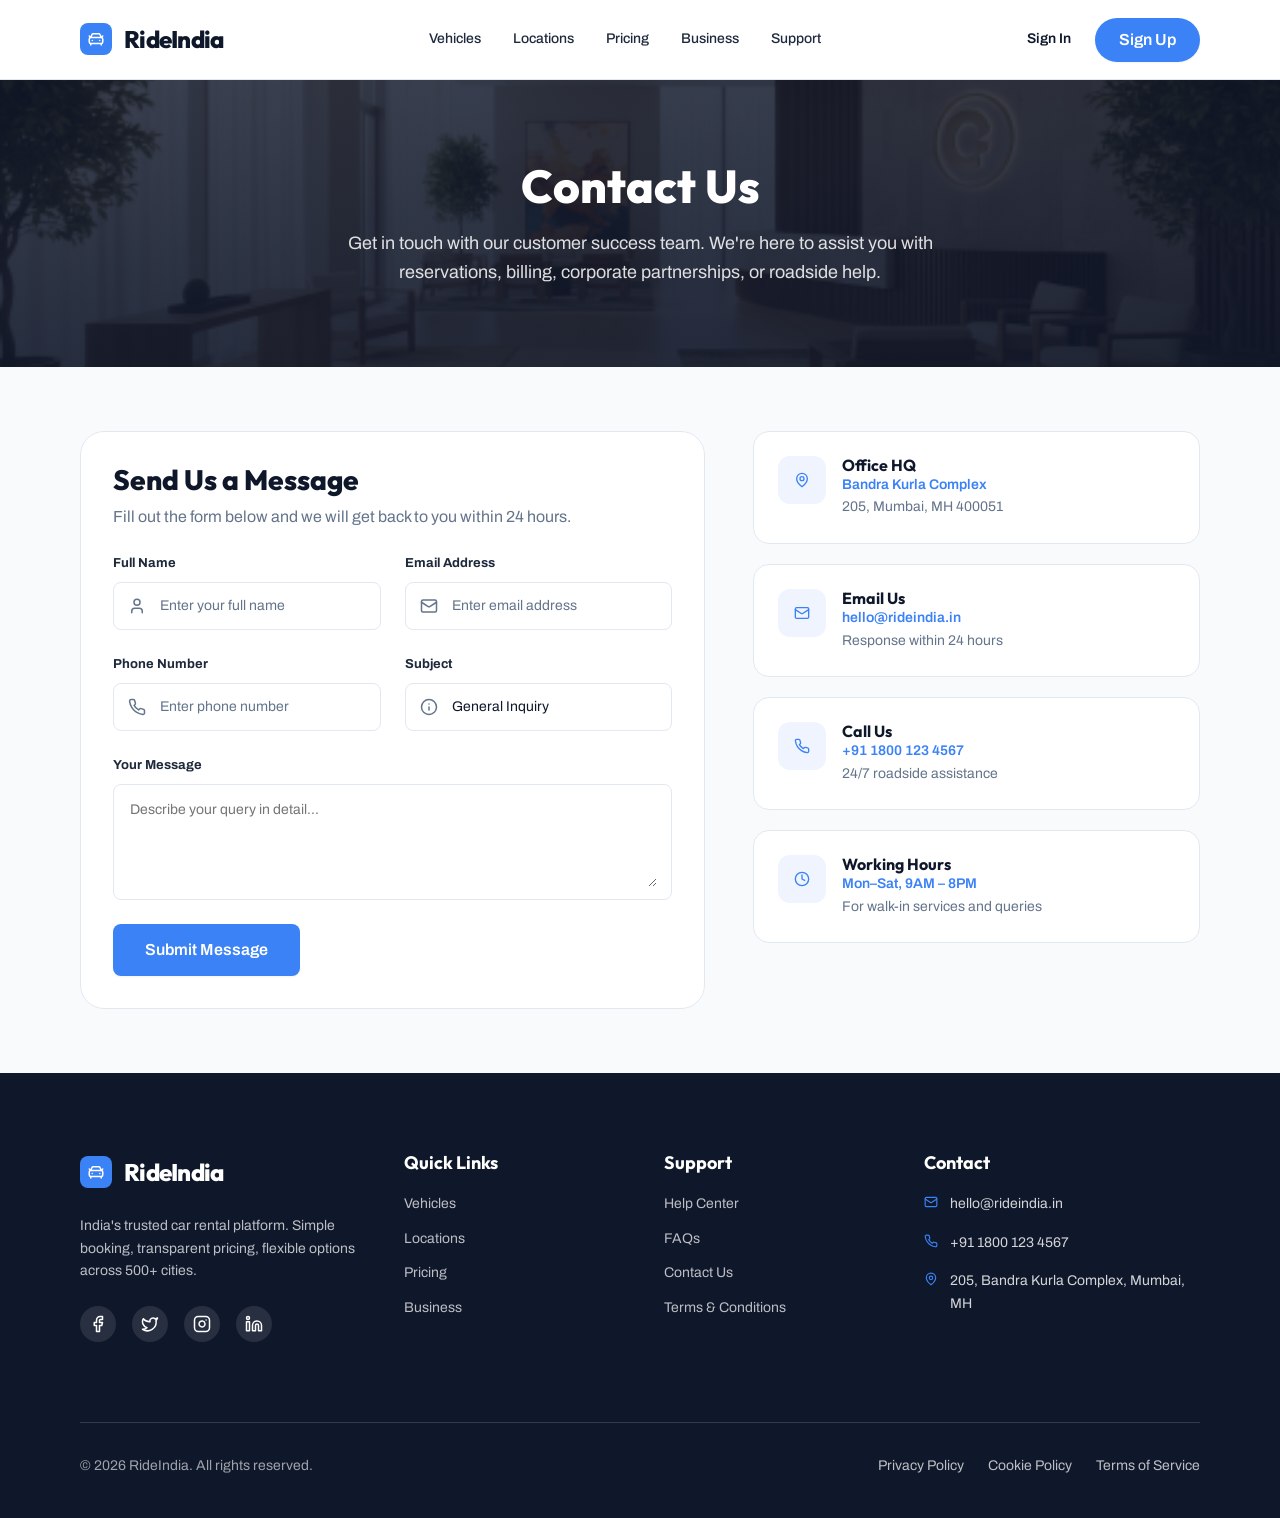
==== commit c38b8cf6: "Image added" ====
--- a/contact-us.html
+++ b/contact-us.html
@@ -16,7 +16,7 @@
   <header id="site-header" data-active="contact-us.html"></header>
 
   <main class="page">
-    <section class="page-hero">
+    <section class="page-hero page-hero--img" style="--hero-img: url('https://gansun770.github.io/rideindiatest/assets/img/65baf26f7ec0.png');">
       <div class="container">
         <h1>Contact Us</h1>
         <p>Get in touch with our customer success team. We're here to assist you with reservations, billing, corporate partnerships, or roadside help.</p>
